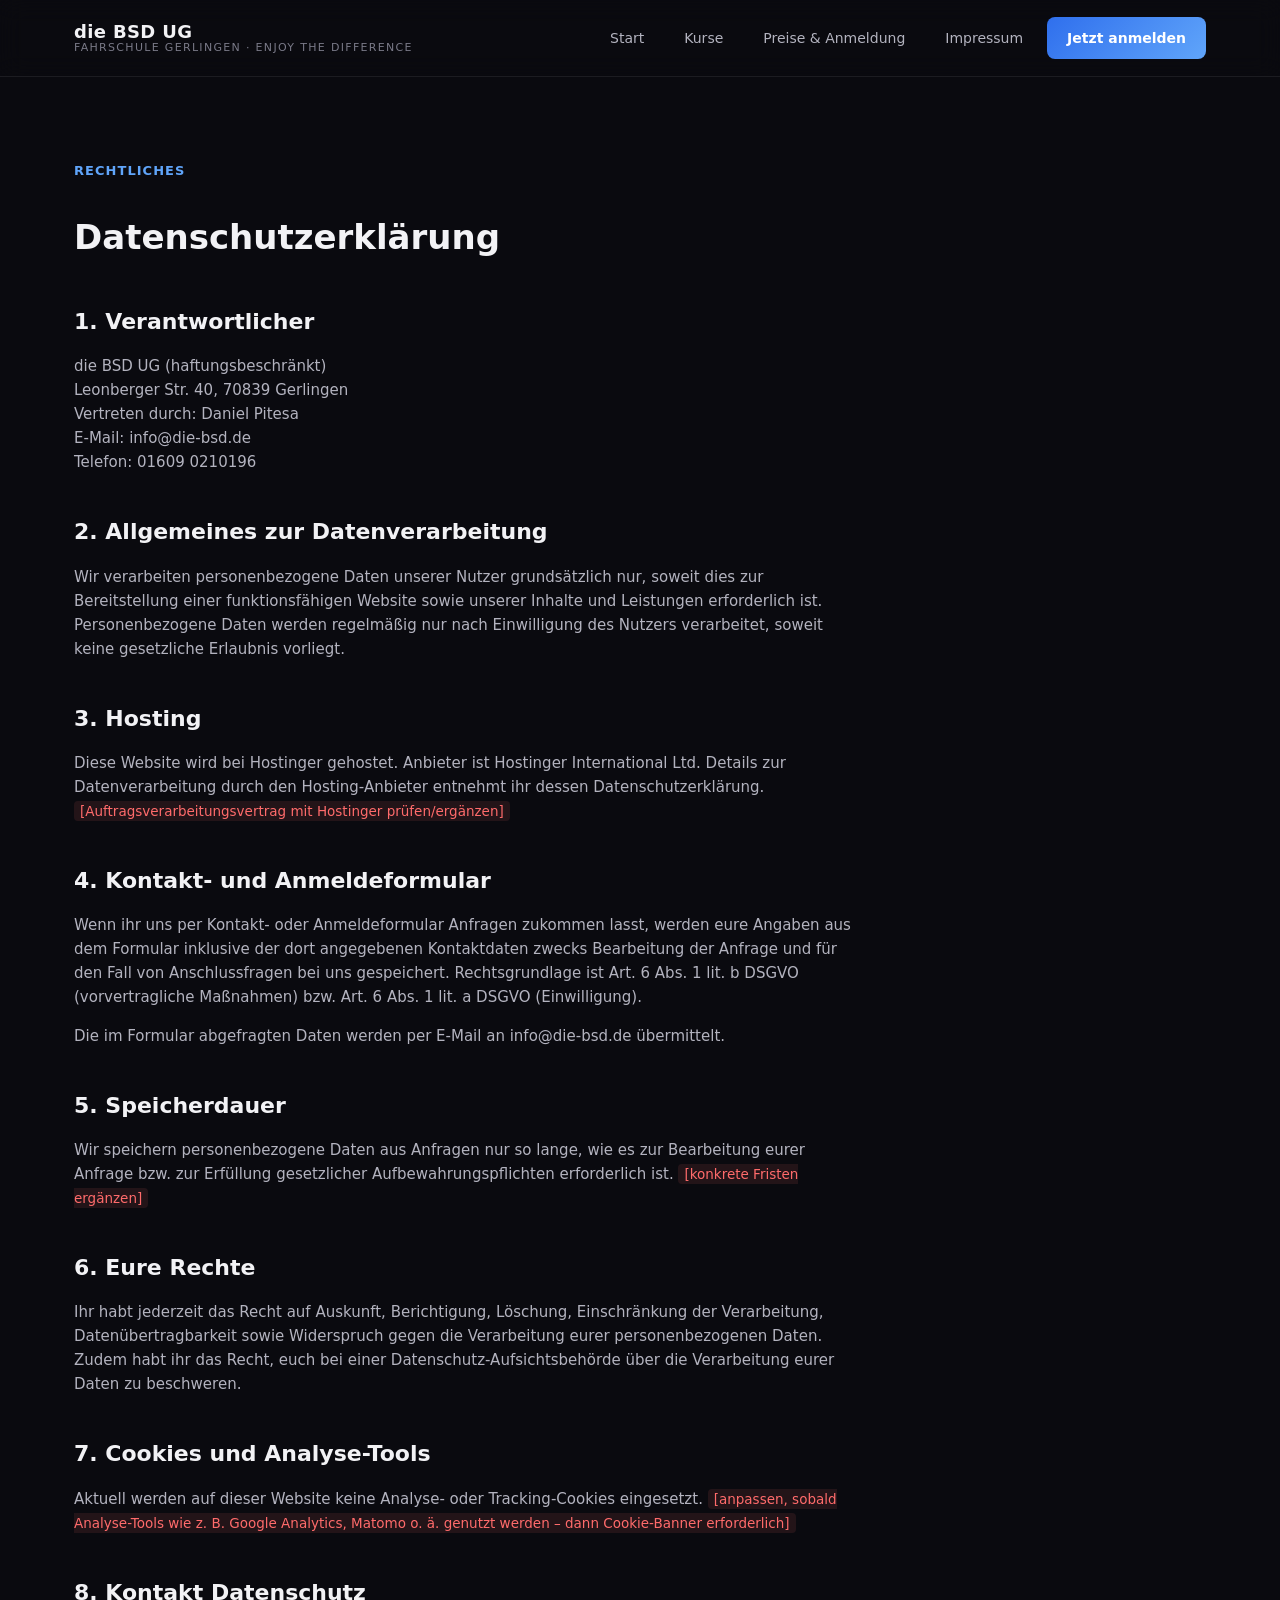
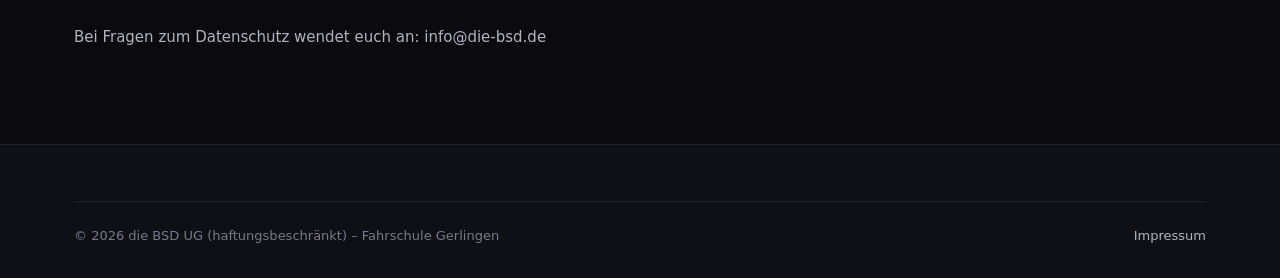
==== datenschutz.html @ 3b3fd19f "Datenschutz: Platzhalter-Hinweis entfernt" ====
<!DOCTYPE html>
<html lang="de">
<head>
<meta charset="UTF-8">
<meta name="viewport" content="width=device-width, initial-scale=1.0">
<title>Datenschutz | die BSD UG – Fahrschule Gerlingen</title>
<link rel="stylesheet" href="assets/css/style.css">
</head>
<body>

<header class="site-header">
  <div class="container">
    <a href="index.html" class="logo">die BSD UG <span>Fahrschule Gerlingen · Enjoy the difference</span></a>
    <nav class="nav-links">
      <a href="index.html">Start</a>
      <a href="kurse.html">Kurse</a>
      <a href="preise-anmeldung.html">Preise &amp; Anmeldung</a>
      <a href="impressum.html">Impressum</a>
      <a href="preise-anmeldung.html#anmeldung" class="nav-cta">Jetzt anmelden</a>
    </nav>
    <button class="nav-toggle" aria-label="Menü öffnen">☰</button>
  </div>
</header>

<main>
  <section style="padding: 80px 0;">
    <div class="container">
      <div class="legal-content">
        <span class="eyebrow">Rechtliches</span>
        <h1 style="margin: 14px 0 28px; font-size: 34px;">Datenschutzerklärung</h1>

        <h2>1. Verantwortlicher</h2>
        <p>
          die BSD UG (haftungsbeschränkt)<br>
          Leonberger Str. 40, 70839 Gerlingen<br>
          Vertreten durch: Daniel Pitesa<br>
          E-Mail: info@die-bsd.de<br>
          Telefon: 01609 0210196
        </p>

        <h2>2. Allgemeines zur Datenverarbeitung</h2>
        <p>
          Wir verarbeiten personenbezogene Daten unserer Nutzer grundsätzlich nur, soweit dies
          zur Bereitstellung einer funktionsfähigen Website sowie unserer Inhalte und Leistungen
          erforderlich ist. Personenbezogene Daten werden regelmäßig nur nach Einwilligung des
          Nutzers verarbeitet, soweit keine gesetzliche Erlaubnis vorliegt.
        </p>

        <h2>3. Hosting</h2>
        <p>
          Diese Website wird bei Hostinger gehostet. Anbieter ist Hostinger International Ltd.
          Details zur Datenverarbeitung durch den Hosting-Anbieter entnehmt ihr dessen
          Datenschutzerklärung. <span class="placeholder">[Auftragsverarbeitungsvertrag mit Hostinger prüfen/ergänzen]</span>
        </p>

        <h2>4. Kontakt- und Anmeldeformular</h2>
        <p>
          Wenn ihr uns per Kontakt- oder Anmeldeformular Anfragen zukommen lasst, werden eure
          Angaben aus dem Formular inklusive der dort angegebenen Kontaktdaten zwecks
          Bearbeitung der Anfrage und für den Fall von Anschlussfragen bei uns gespeichert.
          Rechtsgrundlage ist Art. 6 Abs. 1 lit. b DSGVO (vorvertragliche Maßnahmen) bzw.
          Art. 6 Abs. 1 lit. a DSGVO (Einwilligung).
        </p>
        <p>
          Die im Formular abgefragten Daten werden per E-Mail an info@die-bsd.de übermittelt.
        </p>

        <h2>5. Speicherdauer</h2>
        <p>
          Wir speichern personenbezogene Daten aus Anfragen nur so lange, wie es zur
          Bearbeitung eurer Anfrage bzw. zur Erfüllung gesetzlicher Aufbewahrungspflichten
          erforderlich ist. <span class="placeholder">[konkrete Fristen ergänzen]</span>
        </p>

        <h2>6. Eure Rechte</h2>
        <p>
          Ihr habt jederzeit das Recht auf Auskunft, Berichtigung, Löschung, Einschränkung der
          Verarbeitung, Datenübertragbarkeit sowie Widerspruch gegen die Verarbeitung eurer
          personenbezogenen Daten. Zudem habt ihr das Recht, euch bei einer Datenschutz-Aufsichtsbehörde
          über die Verarbeitung eurer Daten zu beschweren.
        </p>

        <h2>7. Cookies und Analyse-Tools</h2>
        <p>
          Aktuell werden auf dieser Website keine Analyse- oder Tracking-Cookies eingesetzt.
          <span class="placeholder">[anpassen, sobald Analyse-Tools wie z. B. Google Analytics, Matomo o. ä. genutzt werden – dann Cookie-Banner erforderlich]</span>
        </p>

        <h2>8. Kontakt Datenschutz</h2>
        <p>
          Bei Fragen zum Datenschutz wendet euch an: info@die-bsd.de
        </p>
      </div>
    </div>
  </section>
</main>

<footer class="site-footer">
  <div class="container">
    <div class="footer-bottom">
      <span>© 2026 die BSD UG (haftungsbeschränkt) – Fahrschule Gerlingen</span>
      <span><a href="impressum.html" style="color: var(--text-secondary);">Impressum</a></span>
    </div>
  </div>
</footer>

<script src="assets/js/main.js"></script>
</body>
</html>
---- assets/css/style.css ----
/* ==========================================================================
   Fahrschule BSD - Cinema/Dark Style
   ========================================================================== */

:root {
  --bg: #0a0a0f;
  --bg-alt: #0f0f16;
  --panel: #15151f;
  --panel-2: #1c1c28;
  --border: rgba(255, 255, 255, 0.08);
  --border-strong: rgba(255, 255, 255, 0.16);
  --text: #f2f2f5;
  --text-secondary: #b3b3bf;
  --text-muted: #7a7a88;
  --accent-1: #2f6fed;
  --accent-2: #60a5fa;
  --accent-3: #ff6b6b;
  --gradient-1: linear-gradient(135deg, #2f6fed 0%, #60a5fa 100%);
  --gradient-2: linear-gradient(135deg, #1d4ed8 0%, #060a14 100%);
  --radius-sm: 8px;
  --radius-md: 14px;
  --radius-lg: 22px;
  --shadow-md: 0 12px 40px rgba(0, 0, 0, 0.45);
  --max-width: 1180px;
  --font-sans: "Inter", "Segoe UI", system-ui, -apple-system, sans-serif;
}

* { box-sizing: border-box; }
html { scroll-behavior: smooth; }

body {
  margin: 0;
  background: var(--bg);
  color: var(--text);
  font-family: var(--font-sans);
  line-height: 1.6;
  -webkit-font-smoothing: antialiased;
}

img { max-width: 100%; display: block; }
a { color: inherit; text-decoration: none; }

.container {
  max-width: var(--max-width);
  margin: 0 auto;
  padding: 0 24px;
}

/* ---------------- Header ---------------- */

.site-header {
  position: sticky;
  top: 0;
  z-index: 100;
  background: rgba(10, 10, 15, 0.8);
  backdrop-filter: blur(12px);
  border-bottom: 1px solid var(--border);
}

.site-header .container {
  display: flex;
  align-items: center;
  justify-content: space-between;
  height: 76px;
}

.logo {
  display: flex;
  flex-direction: column;
  line-height: 1.1;
  font-weight: 700;
  font-size: 18px;
  letter-spacing: 0.02em;
}

.logo span {
  font-weight: 400;
  font-size: 11px;
  color: var(--text-muted);
  text-transform: uppercase;
  letter-spacing: 0.12em;
}

.nav-links { display: flex; gap: 8px; align-items: center; }

.nav-links a {
  padding: 10px 16px;
  border-radius: var(--radius-sm);
  font-size: 14px;
  color: var(--text-secondary);
  transition: color 0.2s ease, background 0.2s ease;
}

.nav-links a:hover, .nav-links a.active {
  color: var(--text);
  background: var(--panel);
}

.nav-cta {
  background: var(--gradient-1);
  color: #fff !important;
  font-weight: 600;
  padding: 10px 20px !important;
}

.nav-cta:hover { opacity: 0.92; background: var(--gradient-1) !important; }

.nav-toggle {
  display: none;
  background: none;
  border: 1px solid var(--border-strong);
  border-radius: var(--radius-sm);
  color: var(--text);
  width: 40px;
  height: 40px;
  font-size: 18px;
  cursor: pointer;
}

/* ---------------- Hero ---------------- */

.hero { position: relative; overflow: hidden; padding: 120px 0 100px; isolation: isolate; }

.hero::before {
  content: "";
  position: absolute;
  inset: -20%;
  z-index: -1;
  background:
    radial-gradient(circle at 15% 20%, rgba(47, 111, 237, 0.35), transparent 45%),
    radial-gradient(circle at 85% 10%, rgba(96, 165, 250, 0.22), transparent 40%),
    radial-gradient(circle at 60% 90%, rgba(0, 0, 0, 0.5), transparent 45%);
  filter: blur(10px);
}

.hero-badge {
  display: inline-flex;
  align-items: center;
  gap: 8px;
  padding: 8px 16px;
  border: 1px solid var(--border-strong);
  border-radius: 999px;
  font-size: 13px;
  color: var(--text-secondary);
  background: var(--panel);
  margin-bottom: 28px;
}

.hero-badge .dot { width: 8px; height: 8px; border-radius: 50%; background: var(--accent-2); }

.hero h1 {
  font-size: clamp(36px, 5.4vw, 64px);
  line-height: 1.08;
  margin: 0 0 22px;
  max-width: 820px;
  letter-spacing: -0.02em;
}

.hero h1 .highlight {
  background: var(--gradient-1);
  -webkit-background-clip: text;
  background-clip: text;
  color: transparent;
}

.hero p.lead { font-size: 18px; color: var(--text-secondary); max-width: 560px; margin: 0 0 40px; }

.hero-actions { display: flex; gap: 16px; flex-wrap: wrap; margin-bottom: 64px; }

.btn {
  display: inline-flex;
  align-items: center;
  gap: 8px;
  padding: 14px 26px;
  border-radius: var(--radius-sm);
  font-weight: 600;
  font-size: 15px;
  cursor: pointer;
  border: 1px solid transparent;
  transition: transform 0.15s ease, opacity 0.15s ease, background 0.15s ease;
}

.btn:active { transform: scale(0.98); }
.btn-primary { background: var(--gradient-1); color: #fff; }
.btn-primary:hover { opacity: 0.92; }
.btn-secondary { background: var(--panel); color: var(--text); border-color: var(--border-strong); }
.btn-secondary:hover { background: var(--panel-2); }

.hero-stats {
  display: grid;
  grid-template-columns: repeat(3, 1fr);
  gap: 24px;
  max-width: 640px;
  padding-top: 40px;
  border-top: 1px solid var(--border);
}

.hero-stats .stat-value {
  font-size: 30px;
  font-weight: 700;
  background: var(--gradient-1);
  -webkit-background-clip: text;
  background-clip: text;
  color: transparent;
}

.hero-stats .stat-label { font-size: 13px; color: var(--text-muted); margin-top: 4px; }

/* ---------------- Sections ---------------- */

section { padding: 96px 0; }
.section-alt { background: var(--bg-alt); border-top: 1px solid var(--border); border-bottom: 1px solid var(--border); }
.section-head { max-width: 640px; margin: 0 0 56px; }

.eyebrow {
  display: inline-block;
  font-size: 13px;
  font-weight: 600;
  letter-spacing: 0.08em;
  text-transform: uppercase;
  color: var(--accent-2);
  margin-bottom: 14px;
}

.section-head h2 { font-size: clamp(28px, 3.6vw, 40px); margin: 0 0 16px; letter-spacing: -0.01em; }
.section-head p { color: var(--text-secondary); font-size: 16px; margin: 0; }

/* ---------------- Cards / Grid ---------------- */

.grid { display: grid; gap: 24px; }
.grid-3 { grid-template-columns: repeat(3, 1fr); }
.grid-2 { grid-template-columns: repeat(2, 1fr); }

.card {
  background: var(--panel);
  border: 1px solid var(--border);
  border-radius: var(--radius-md);
  padding: 32px;
  transition: border-color 0.2s ease, transform 0.2s ease;
  display: flex;
  flex-direction: column;
}

.card:hover { border-color: var(--border-strong); transform: translateY(-2px); }

.card-icon {
  width: 48px;
  height: 48px;
  border-radius: var(--radius-sm);
  display: flex;
  align-items: center;
  justify-content: center;
  font-size: 22px;
  margin-bottom: 20px;
  background: var(--gradient-1);
}

.card h3 { font-size: 19px; margin: 0 0 10px; }
.card p { color: var(--text-secondary); font-size: 14.5px; margin: 0 0 16px; }
.card .card-meta { display: flex; gap: 10px; flex-wrap: wrap; margin-top: auto; }

.badge {
  font-size: 12px;
  padding: 5px 10px;
  border-radius: 999px;
  background: var(--panel-2);
  border: 1px solid var(--border-strong);
  color: var(--text-secondary);
}

/* ---------------- Process / Timeline ---------------- */

.timeline { display: grid; grid-template-columns: repeat(4, 1fr); gap: 20px; counter-reset: step; }

.timeline-step {
  position: relative;
  padding: 28px 22px;
  background: var(--panel);
  border: 1px solid var(--border);
  border-radius: var(--radius-md);
}

.timeline-step::before {
  counter-increment: step;
  content: counter(step, decimal-leading-zero);
  font-size: 13px;
  font-weight: 700;
  color: var(--accent-2);
  display: block;
  margin-bottom: 14px;
}

.timeline-step h4 { margin: 0 0 8px; font-size: 16px; }
.timeline-step p { margin: 0; font-size: 13.5px; color: var(--text-secondary); }

/* ---------------- Pricing ---------------- */

.pricing-note {
  background: var(--panel);
  border: 1px solid var(--border-strong);
  border-left: 3px solid var(--accent-2);
  border-radius: var(--radius-sm);
  padding: 18px 22px;
  font-size: 14px;
  color: var(--text-secondary);
  margin-bottom: 40px;
}

table.price-table {
  width: 100%;
  border-collapse: collapse;
  background: var(--panel);
  border: 1px solid var(--border);
  border-radius: var(--radius-md);
  overflow: hidden;
}

table.price-table th, table.price-table td {
  text-align: left;
  padding: 16px 22px;
  border-bottom: 1px solid var(--border);
  font-size: 14.5px;
}

table.price-table th {
  background: var(--panel-2);
  color: var(--text-secondary);
  font-weight: 600;
  font-size: 13px;
  text-transform: uppercase;
  letter-spacing: 0.05em;
}

table.price-table tr:last-child td { border-bottom: none; }
table.price-table td.price { text-align: right; font-weight: 600; white-space: nowrap; }

/* ---------------- Form ---------------- */

.form-layout { display: grid; grid-template-columns: 1.1fr 0.9fr; gap: 48px; align-items: start; }

form.contact-form {
  background: var(--panel);
  border: 1px solid var(--border);
  border-radius: var(--radius-lg);
  padding: 36px;
  display: grid;
  gap: 18px;
}

.form-row { display: grid; grid-template-columns: 1fr 1fr; gap: 18px; }
.field { display: flex; flex-direction: column; gap: 8px; }
.field label { font-size: 13px; color: var(--text-secondary); }

.field input, .field select, .field textarea {
  background: var(--bg-alt);
  border: 1px solid var(--border-strong);
  border-radius: var(--radius-sm);
  color: var(--text);
  padding: 12px 14px;
  font-size: 14.5px;
  font-family: inherit;
}

.field input:focus, .field select:focus, .field textarea:focus {
  outline: none;
  border-color: var(--accent-2);
}

.field-checkbox { flex-direction: row; align-items: flex-start; gap: 10px; font-size: 13px; color: var(--text-secondary); }
.field-checkbox input { margin-top: 3px; }

.form-status { font-size: 14px; padding: 12px 16px; border-radius: var(--radius-sm); display: none; }

.form-status.success {
  display: block;
  background: rgba(44, 177, 188, 0.12);
  border: 1px solid var(--accent-2);
  color: #8fe3e9;
}

.form-status.error {
  display: block;
  background: rgba(255, 107, 107, 0.12);
  border: 1px solid var(--accent-3);
  color: #ffb3b3;
}

.info-panel { display: flex; flex-direction: column; gap: 20px; }

.info-item {
  background: var(--panel);
  border: 1px solid var(--border);
  border-radius: var(--radius-md);
  padding: 22px;
}

.info-item h4 {
  margin: 0 0 6px;
  font-size: 14px;
  color: var(--text-muted);
  text-transform: uppercase;
  letter-spacing: 0.06em;
}

.info-item p { margin: 0; font-size: 15.5px; }

/* ---------------- CTA band ---------------- */

.cta-band {
  background: var(--gradient-2);
  border-radius: var(--radius-lg);
  padding: 56px;
  text-align: center;
  margin: 0 24px;
}

.cta-band h2 { color: #fff; font-size: clamp(24px, 3.2vw, 34px); margin: 0 0 14px; }
.cta-band p { color: rgba(255, 255, 255, 0.85); margin: 0 0 28px; }

.cta-band .btn-secondary {
  background: rgba(255, 255, 255, 0.15);
  border-color: rgba(255, 255, 255, 0.4);
  color: #fff;
}

/* ---------------- Legal pages ---------------- */

.legal-content { max-width: 780px; }
.legal-content h2 { font-size: 22px; margin: 40px 0 14px; }
.legal-content h2:first-child { margin-top: 0; }
.legal-content p, .legal-content li { color: var(--text-secondary); font-size: 15px; }

.legal-content .placeholder {
  color: var(--accent-3);
  background: rgba(255, 107, 107, 0.1);
  padding: 2px 6px;
  border-radius: 4px;
  font-size: 13.5px;
}

.legal-callout {
  background: var(--panel);
  border: 1px solid var(--border-strong);
  border-left: 3px solid var(--accent-3);
  border-radius: var(--radius-sm);
  padding: 18px 22px;
  font-size: 14px;
  color: var(--text-secondary);
  margin-bottom: 40px;
}

/* ---------------- Footer ---------------- */

.site-footer { border-top: 1px solid var(--border); padding: 56px 0 32px; background: var(--bg-alt); }
.footer-grid { display: grid; grid-template-columns: 1.4fr 1fr 1fr; gap: 40px; margin-bottom: 40px; }

.footer-grid h5 {
  font-size: 13px;
  text-transform: uppercase;
  letter-spacing: 0.06em;
  color: var(--text-muted);
  margin: 0 0 16px;
}

.footer-grid ul { list-style: none; margin: 0; padding: 0; display: flex; flex-direction: column; gap: 10px; }
.footer-grid a { color: var(--text-secondary); font-size: 14.5px; }
.footer-grid a:hover { color: var(--text); }

.footer-bottom {
  display: flex;
  justify-content: space-between;
  align-items: center;
  padding-top: 24px;
  border-top: 1px solid var(--border);
  font-size: 13px;
  color: var(--text-muted);
  flex-wrap: wrap;
  gap: 12px;
}

/* ---------------- Responsive ---------------- */

@media (max-width: 900px) {
  .grid-3, .form-layout, .footer-grid { grid-template-columns: 1fr; }
  .timeline { grid-template-columns: repeat(2, 1fr); }
  .hero-stats { grid-template-columns: repeat(3, 1fr); gap: 14px; }
}

@media (max-width: 720px) {
  .nav-links { display: none; }
  .nav-toggle { display: block; }
  .timeline { grid-template-columns: 1fr; }
  .form-row { grid-template-columns: 1fr; }
  .cta-band { padding: 36px 24px; margin: 0 16px; }
}
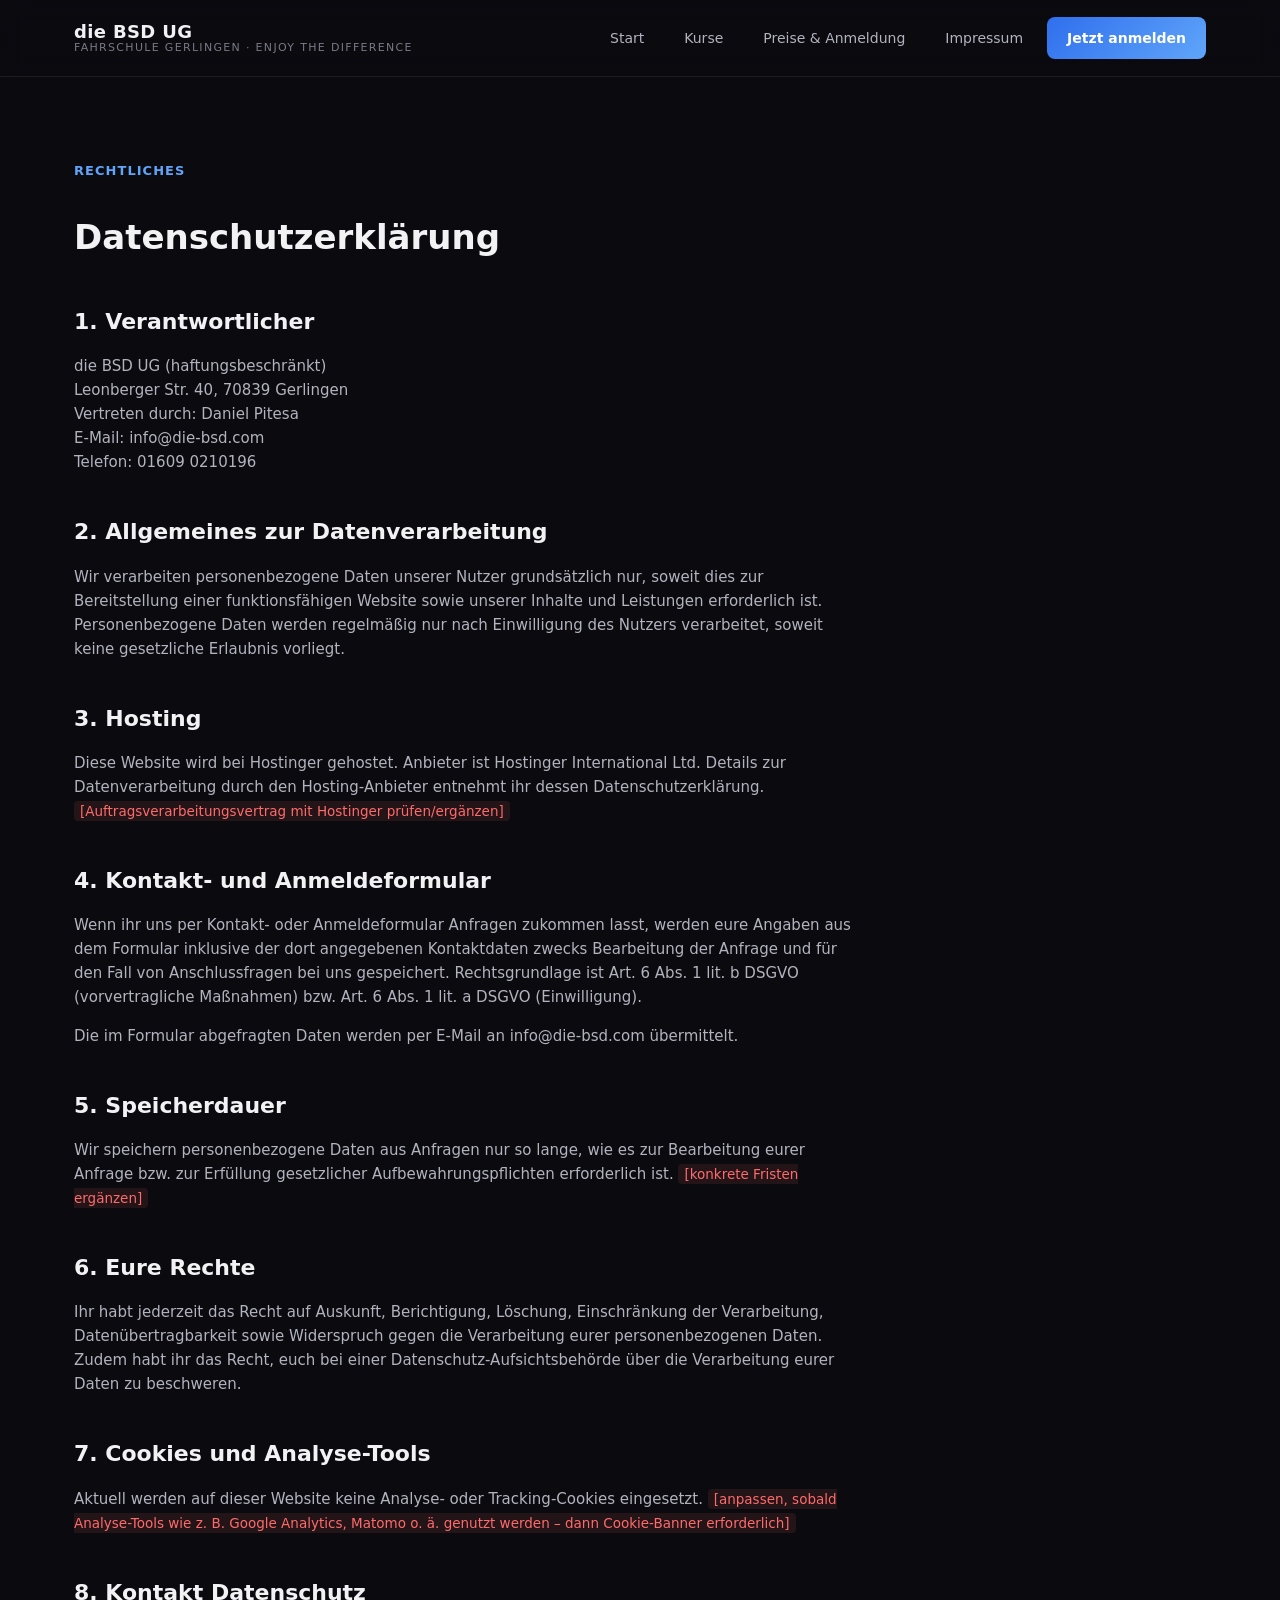
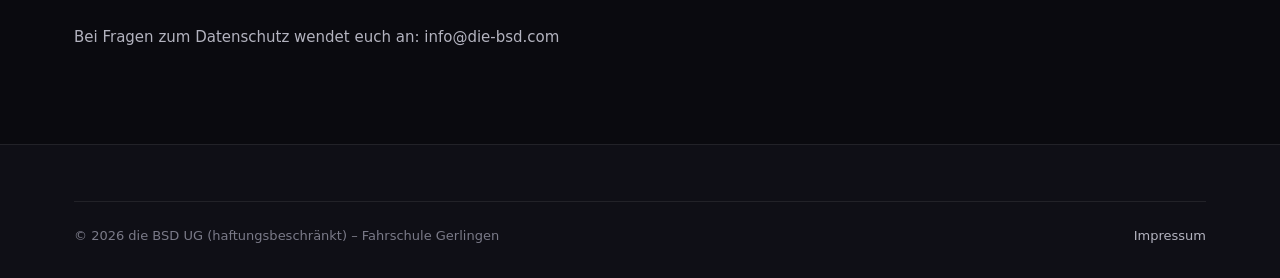
==== commit 7818901a: "Kontakt-E-Mail auf info@die-bsd.com umgestellt" ====
--- a/datenschutz.html
+++ b/datenschutz.html
@@ -34,7 +34,7 @@
           die BSD UG (haftungsbeschränkt)<br>
           Leonberger Str. 40, 70839 Gerlingen<br>
           Vertreten durch: Daniel Pitesa<br>
-          E-Mail: info@die-bsd.de<br>
+          E-Mail: info@die-bsd.com<br>
           Telefon: 01609 0210196
         </p>
 
@@ -62,7 +62,7 @@
           Art. 6 Abs. 1 lit. a DSGVO (Einwilligung).
         </p>
         <p>
-          Die im Formular abgefragten Daten werden per E-Mail an info@die-bsd.de übermittelt.
+          Die im Formular abgefragten Daten werden per E-Mail an info@die-bsd.com übermittelt.
         </p>
 
         <h2>5. Speicherdauer</h2>
@@ -88,7 +88,7 @@
 
         <h2>8. Kontakt Datenschutz</h2>
         <p>
-          Bei Fragen zum Datenschutz wendet euch an: info@die-bsd.de
+          Bei Fragen zum Datenschutz wendet euch an: info@die-bsd.com
         </p>
       </div>
     </div>
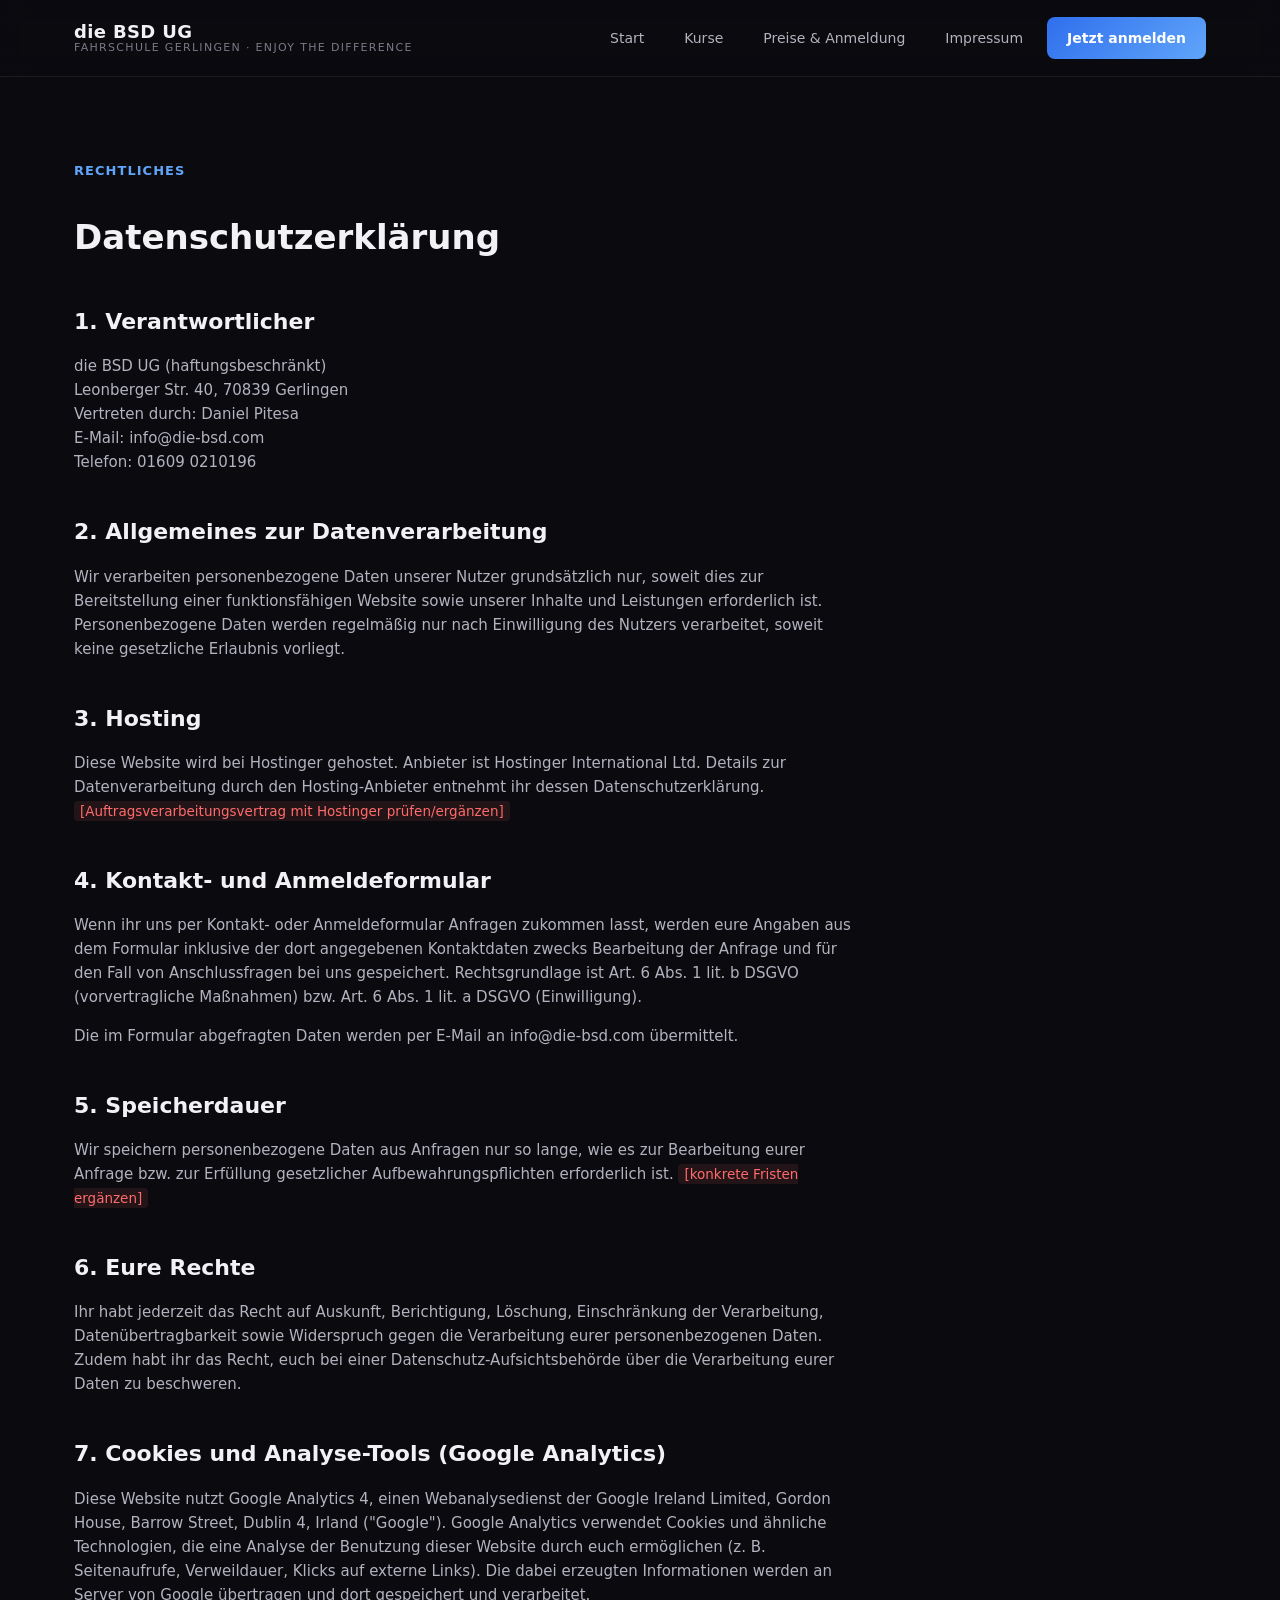
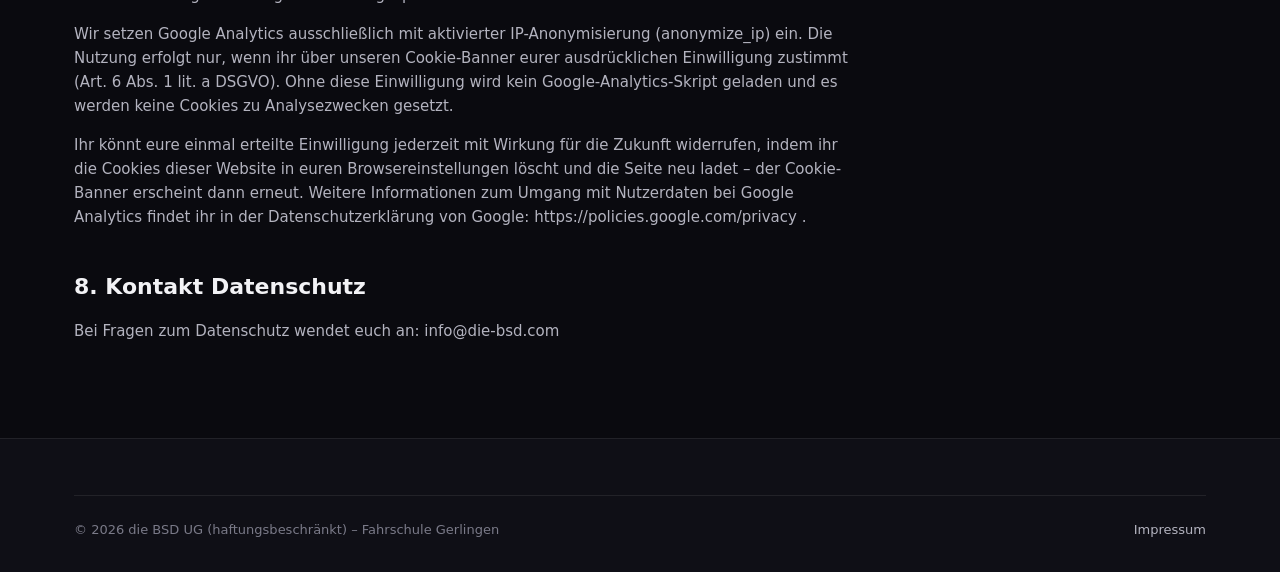
==== commit ea192bc8: "Cookie-Consent-Banner + Google Analytics (GA4) einbinden" ====
--- a/datenschutz.html
+++ b/datenschutz.html
@@ -80,10 +80,31 @@
           über die Verarbeitung eurer Daten zu beschweren.
         </p>
 
-        <h2>7. Cookies und Analyse-Tools</h2>
+        <h2>7. Cookies und Analyse-Tools (Google Analytics)</h2>
         <p>
-          Aktuell werden auf dieser Website keine Analyse- oder Tracking-Cookies eingesetzt.
-          <span class="placeholder">[anpassen, sobald Analyse-Tools wie z. B. Google Analytics, Matomo o. ä. genutzt werden – dann Cookie-Banner erforderlich]</span>
+          Diese Website nutzt Google Analytics 4, einen Webanalysedienst der Google Ireland
+          Limited, Gordon House, Barrow Street, Dublin 4, Irland ("Google"). Google Analytics
+          verwendet Cookies und ähnliche Technologien, die eine Analyse der Benutzung dieser
+          Website durch euch ermöglichen (z. B. Seitenaufrufe, Verweildauer, Klicks auf externe
+          Links). Die dabei erzeugten Informationen werden an Server von Google übertragen und
+          dort gespeichert und verarbeitet.
+        </p>
+        <p>
+          Wir setzen Google Analytics ausschließlich mit aktivierter IP-Anonymisierung
+          (anonymize_ip) ein. Die Nutzung erfolgt nur, wenn ihr über unseren Cookie-Banner
+          eurer ausdrücklichen Einwilligung zustimmt (Art. 6 Abs. 1 lit. a DSGVO). Ohne diese
+          Einwilligung wird kein Google-Analytics-Skript geladen und es werden keine Cookies
+          zu Analysezwecken gesetzt.
+        </p>
+        <p>
+          Ihr könnt eure einmal erteilte Einwilligung jederzeit mit Wirkung für die Zukunft
+          widerrufen, indem ihr die Cookies dieser Website in euren Browsereinstellungen löscht
+          und die Seite neu ladet – der Cookie-Banner erscheint dann erneut. Weitere
+          Informationen zum Umgang mit Nutzerdaten bei Google Analytics findet ihr in der
+          Datenschutzerklärung von Google:
+          <a href="https://policies.google.com/privacy?hl=de" target="_blank" rel="noopener">
+            https://policies.google.com/privacy
+          </a>.
         </p>
 
         <h2>8. Kontakt Datenschutz</h2>
@@ -104,6 +125,7 @@
   </div>
 </footer>
 
+<script src="assets/js/consent.js"></script>
 <script src="assets/js/main.js"></script>
 </body>
 </html>
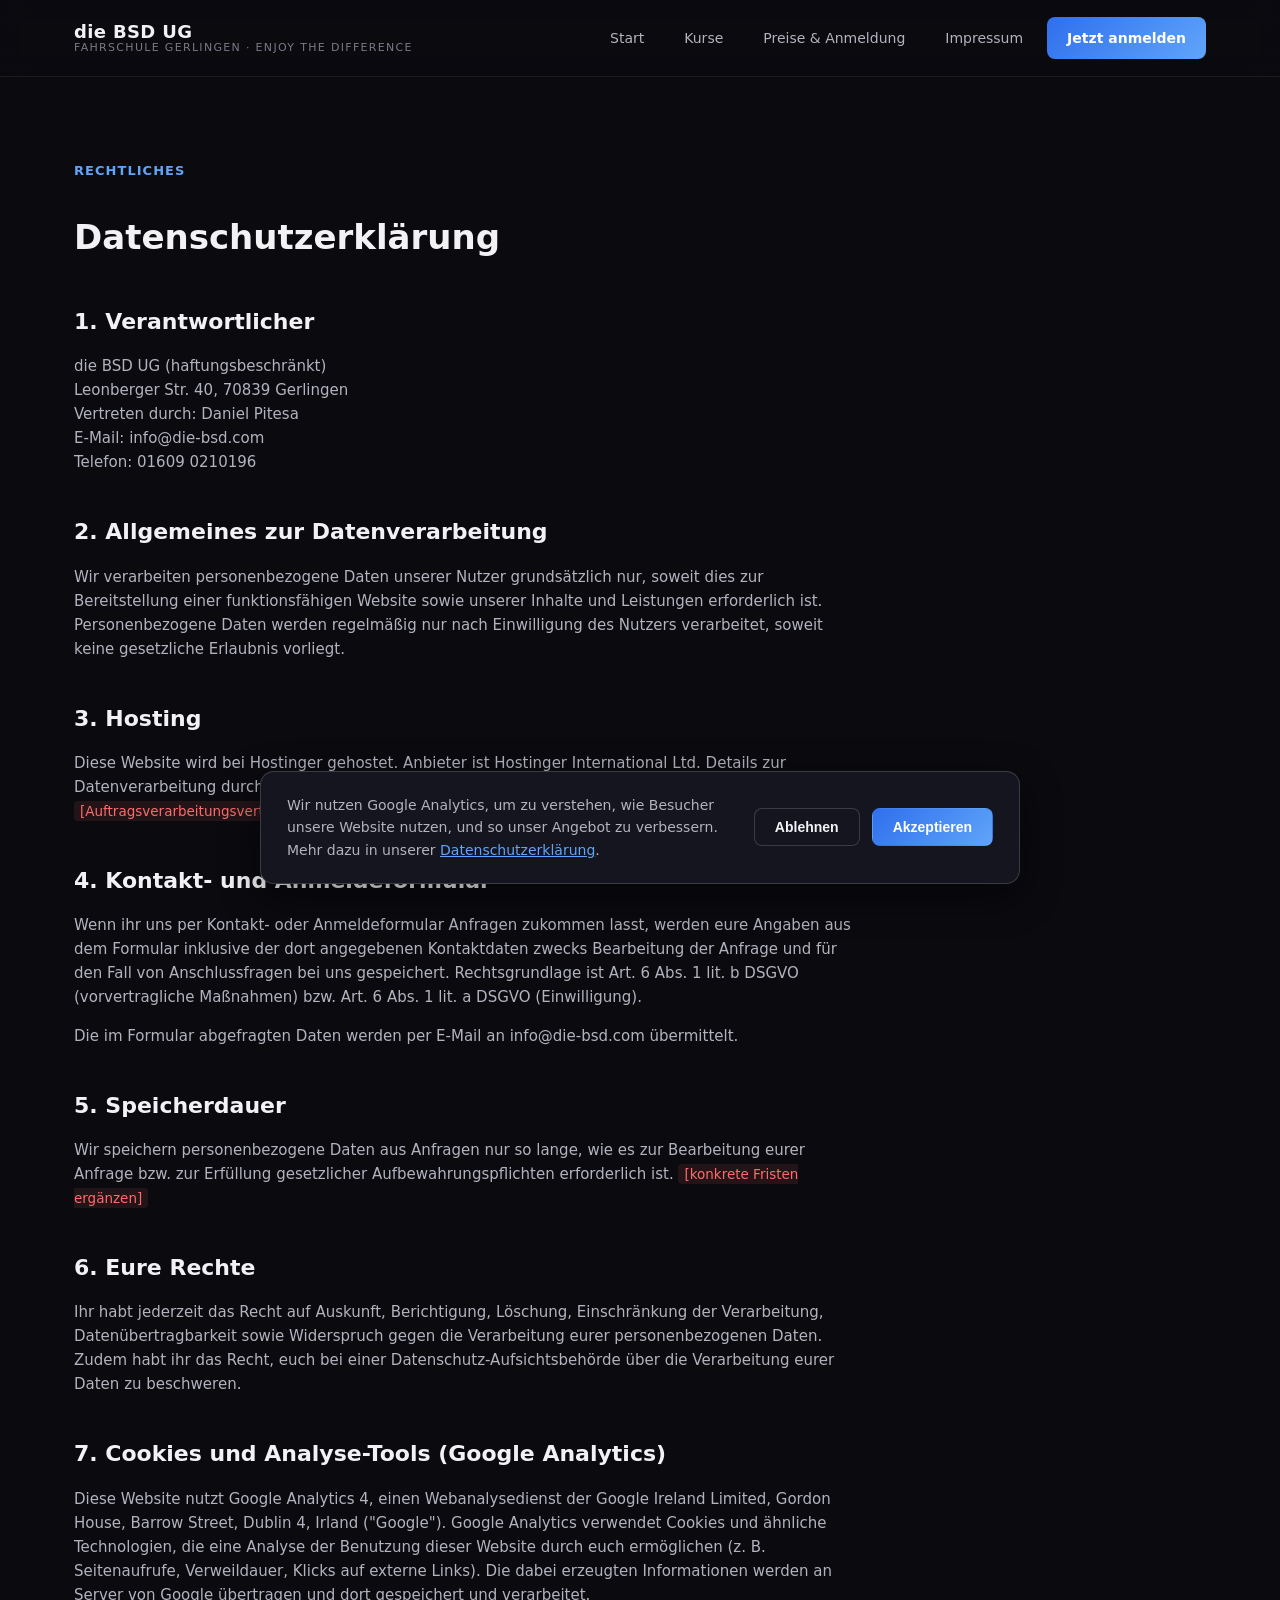
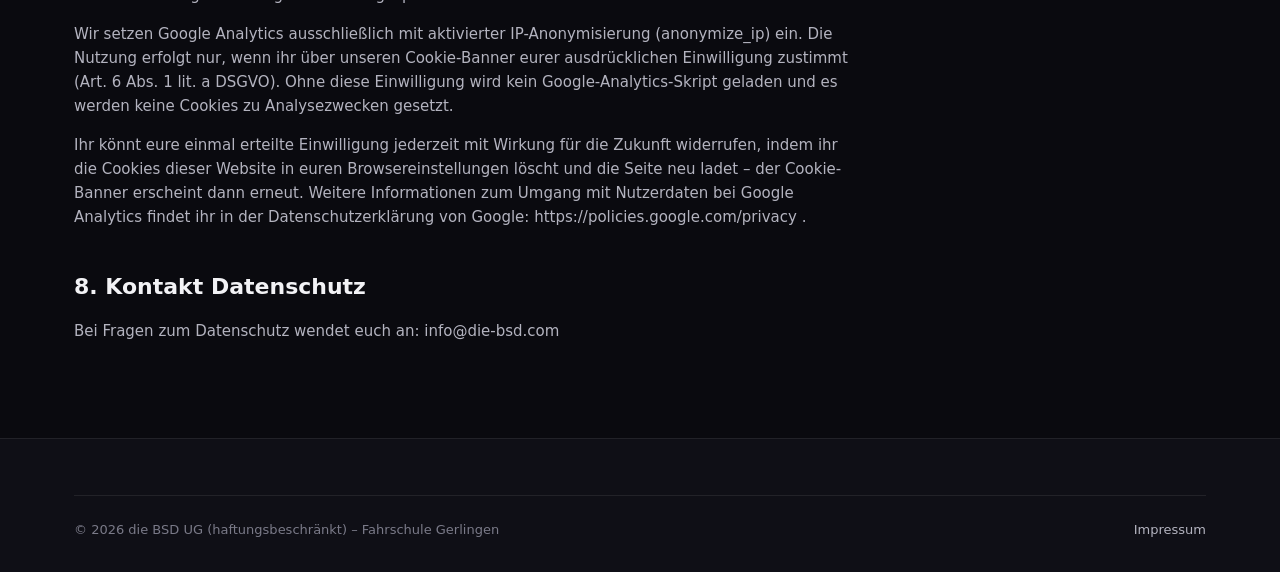
==== commit 0e71b260: "Add self-referencing canonical tags (die-bsd.com)" ====
--- a/datenschutz.html
+++ b/datenschutz.html
@@ -4,6 +4,7 @@
 <meta charset="UTF-8">
 <meta name="viewport" content="width=device-width, initial-scale=1.0">
 <title>Datenschutz | die BSD UG – Fahrschule Gerlingen</title>
+<link rel="canonical" href="https://die-bsd.com/datenschutz.html">
 <link rel="stylesheet" href="assets/css/style.css">
 </head>
 <body>
--- a/assets/css/style.css
+++ b/assets/css/style.css
@@ -478,6 +478,49 @@
   gap: 12px;
 }
 
+/* ---------------- Cookie-Consent-Banner ---------------- */
+
+.cookie-banner {
+  position: fixed;
+  left: 16px;
+  right: 16px;
+  bottom: 16px;
+  z-index: 1000;
+  max-width: 760px;
+  margin: 0 auto;
+  background: var(--panel);
+  border: 1px solid var(--border-strong);
+  border-radius: var(--radius-md);
+  box-shadow: var(--shadow-md);
+  padding: 22px 26px;
+  display: flex;
+  flex-wrap: wrap;
+  align-items: center;
+  gap: 18px;
+}
+
+.cookie-banner-text {
+  flex: 1 1 320px;
+  font-size: 14px;
+  color: var(--text-secondary);
+}
+
+.cookie-banner-text a { color: var(--accent-2); text-decoration: underline; }
+
+.cookie-banner-actions {
+  display: flex;
+  gap: 12px;
+  flex-wrap: wrap;
+}
+
+.cookie-banner .btn { padding: 10px 20px; font-size: 14px; }
+
+@media (max-width: 560px) {
+  .cookie-banner { flex-direction: column; align-items: stretch; padding: 20px; }
+  .cookie-banner-actions { justify-content: stretch; }
+  .cookie-banner-actions .btn { flex: 1; justify-content: center; }
+}
+
 /* ---------------- Responsive ---------------- */
 
 @media (max-width: 900px) {
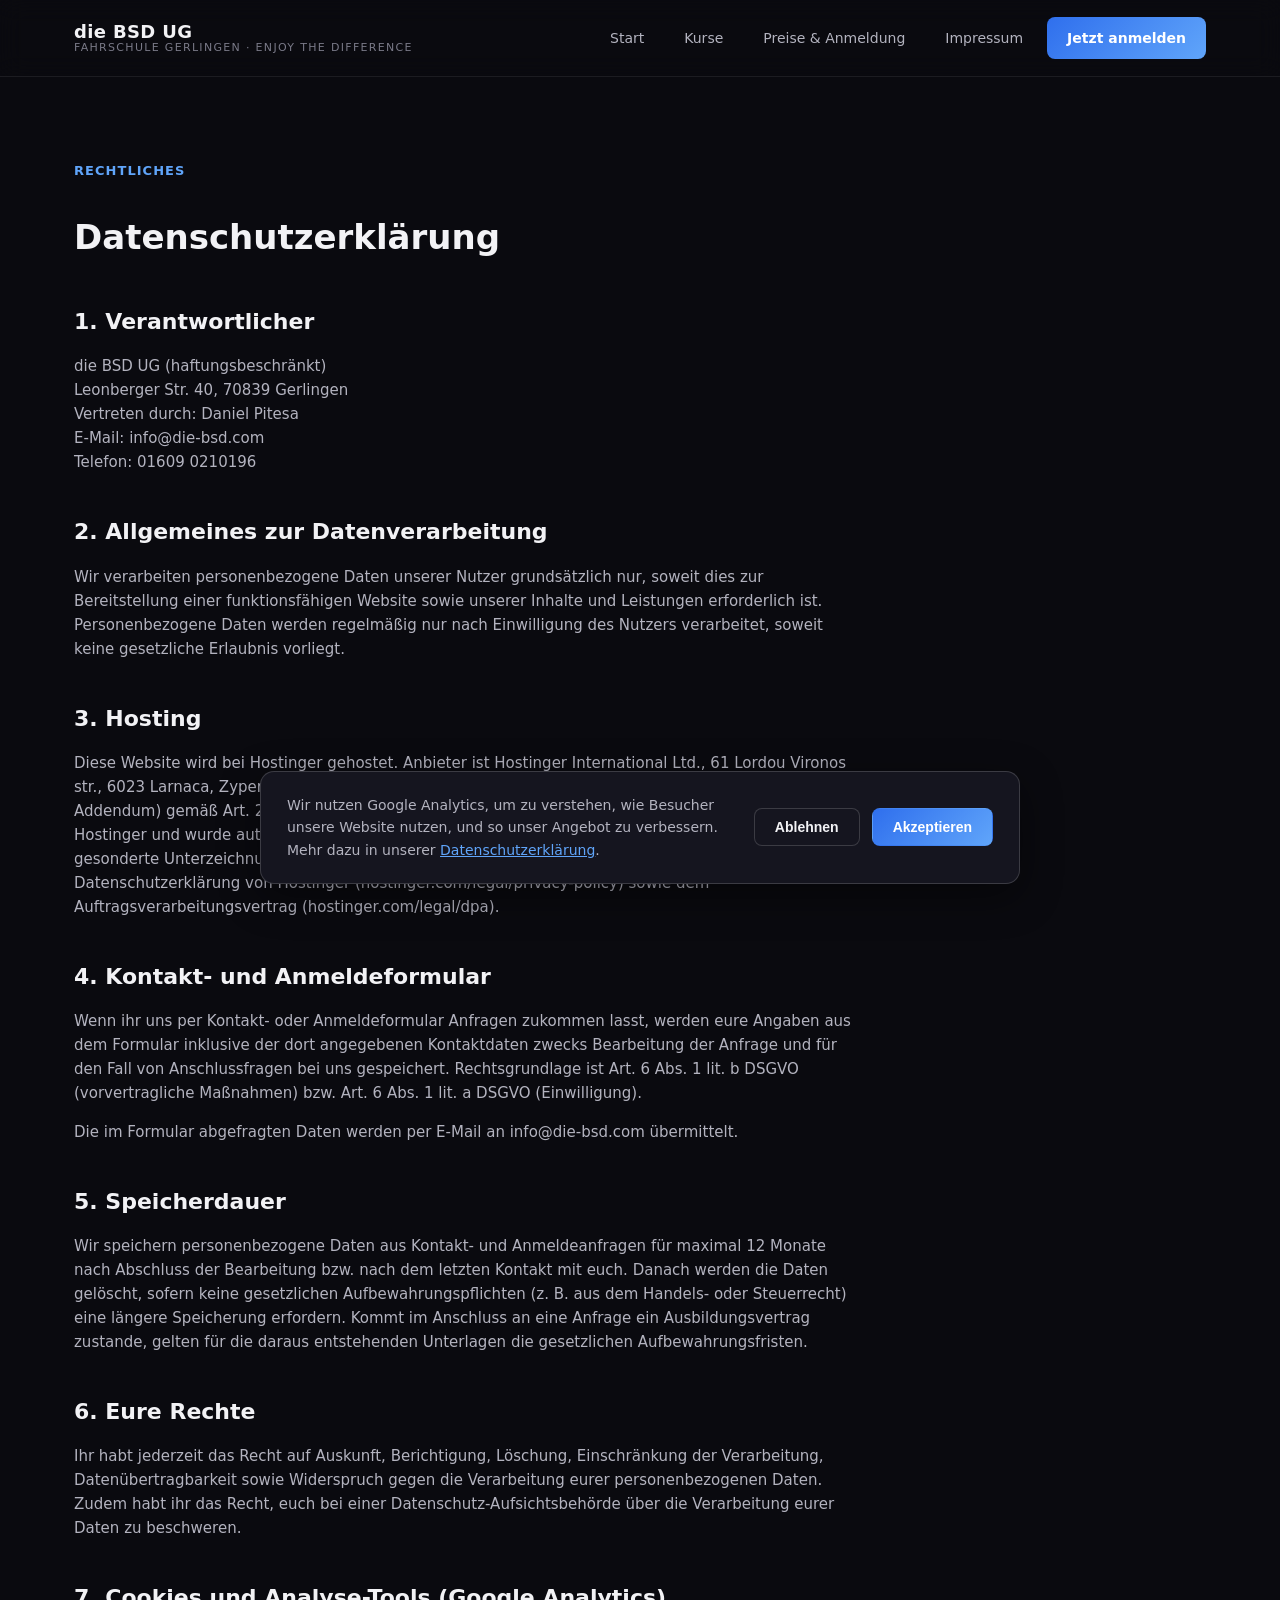
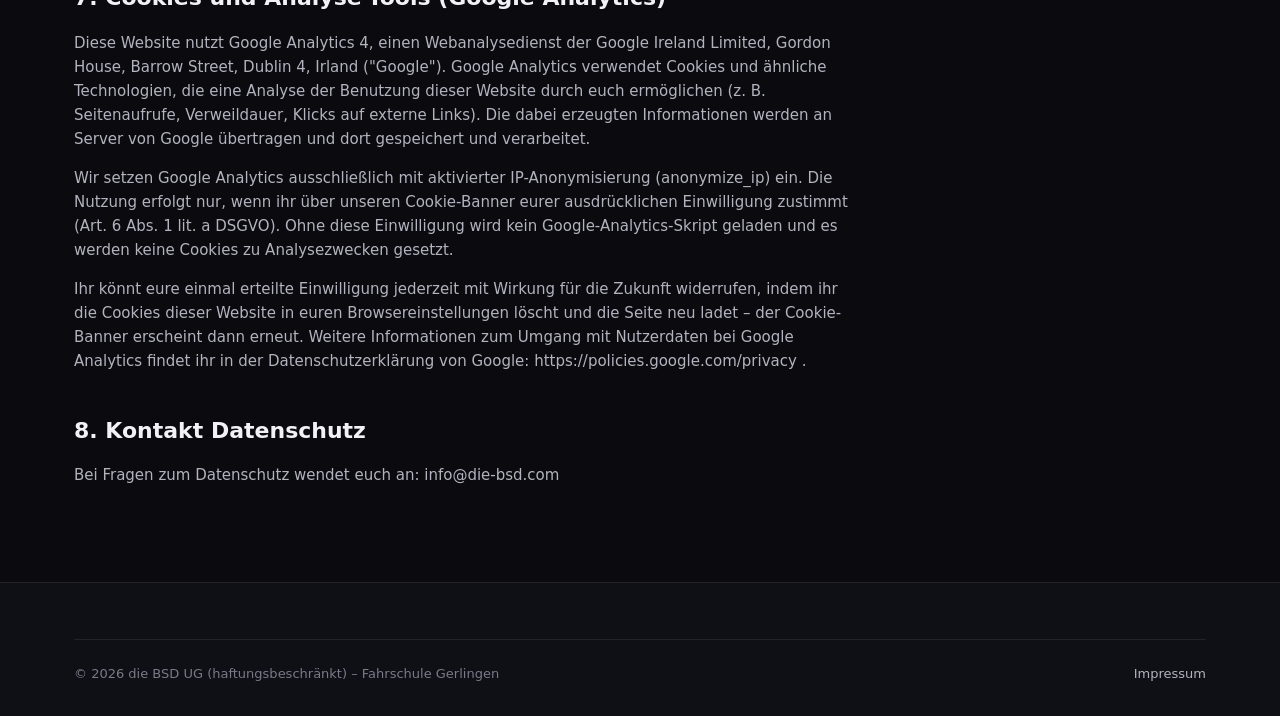
==== commit a4aae449: "Datenschutz: Hostinger-AVV und konkrete Speicherfrist (12 Monate) ergänzt" ====
--- a/datenschutz.html
+++ b/datenschutz.html
@@ -49,9 +49,14 @@
 
         <h2>3. Hosting</h2>
         <p>
-          Diese Website wird bei Hostinger gehostet. Anbieter ist Hostinger International Ltd.
-          Details zur Datenverarbeitung durch den Hosting-Anbieter entnehmt ihr dessen
-          Datenschutzerklärung. <span class="placeholder">[Auftragsverarbeitungsvertrag mit Hostinger prüfen/ergänzen]</span>
+          Diese Website wird bei Hostinger gehostet. Anbieter ist Hostinger International Ltd.,
+          61 Lordou Vironos str., 6023 Larnaca, Zypern. Mit Hostinger besteht ein
+          Auftragsverarbeitungsvertrag (Data Processing Addendum) gemäß Art. 28 DSGVO. Dieser ist
+          fester Bestandteil der Nutzungsbedingungen von Hostinger und wurde automatisch mit
+          Abschluss des Hosting-Vertrags wirksam, ohne dass eine gesonderte Unterzeichnung
+          erforderlich war. Details zur Datenverarbeitung entnehmt ihr der Datenschutzerklärung
+          von Hostinger (<a href="https://www.hostinger.com/legal/privacy-policy" target="_blank" rel="noopener">hostinger.com/legal/privacy-policy</a>)
+          sowie dem Auftragsverarbeitungsvertrag (<a href="https://www.hostinger.com/legal/dpa" target="_blank" rel="noopener">hostinger.com/legal/dpa</a>).
         </p>
 
         <h2>4. Kontakt- und Anmeldeformular</h2>
@@ -68,9 +73,12 @@
 
         <h2>5. Speicherdauer</h2>
         <p>
-          Wir speichern personenbezogene Daten aus Anfragen nur so lange, wie es zur
-          Bearbeitung eurer Anfrage bzw. zur Erfüllung gesetzlicher Aufbewahrungspflichten
-          erforderlich ist. <span class="placeholder">[konkrete Fristen ergänzen]</span>
+          Wir speichern personenbezogene Daten aus Kontakt- und Anmeldeanfragen für maximal
+          12 Monate nach Abschluss der Bearbeitung bzw. nach dem letzten Kontakt mit euch.
+          Danach werden die Daten gelöscht, sofern keine gesetzlichen Aufbewahrungspflichten
+          (z. B. aus dem Handels- oder Steuerrecht) eine längere Speicherung erfordern. Kommt
+          im Anschluss an eine Anfrage ein Ausbildungsvertrag zustande, gelten für die daraus
+          entstehenden Unterlagen die gesetzlichen Aufbewahrungsfristen.
         </p>
 
         <h2>6. Eure Rechte</h2>
